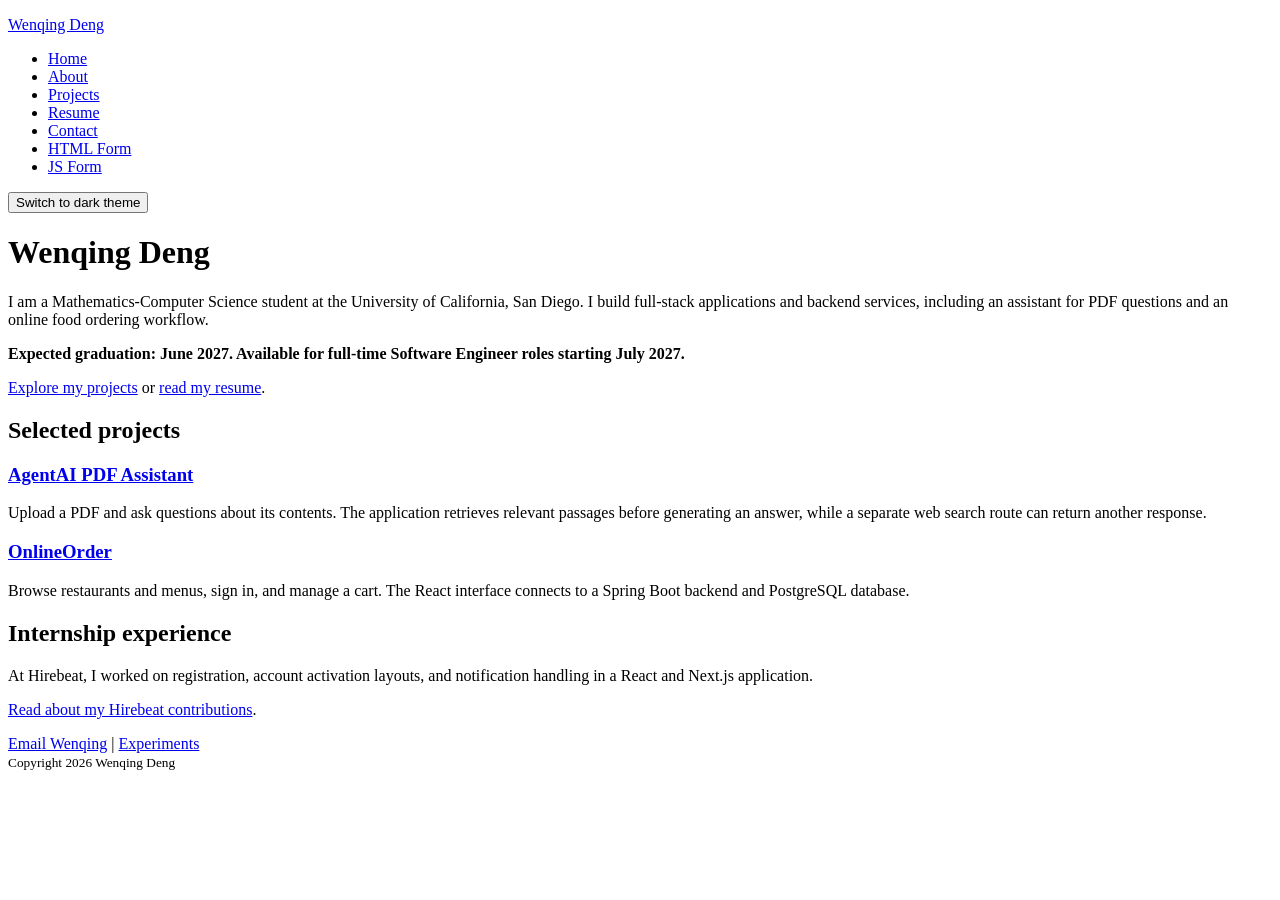
==== index.html @ 463e2ade "Complete HW4 progressive enhancement" ====
<!doctype html>
<html lang="en">
<head>
  <meta charset="utf-8">
  <meta name="viewport" content="width=device-width, initial-scale=1">
  <meta name="description" content="Home in Wenqing Deng's software engineering portfolio.">
  <title>Home | Wenqing Deng</title>
  <link rel="icon" href="assets/images/favicon.svg" type="image/svg+xml">
  <link rel="stylesheet" href="styles/main.css">
  <script src="theme.js" defer></script>
</head>
<body>
  <header>
    <p><a href="index.html"><span translate="no">Wenqing Deng</span></a></p>
    <nav aria-label="Main navigation">
      <ul>
        <li><a href="index.html" aria-current="page">Home</a></li>
        <li><a href="about.html">About</a></li>
        <li><a href="projects.html">Projects</a></li>
        <li><a href="resume.html">Resume</a></li>
        <li><a href="contact.html">Contact</a></li>
        <li><a href="form-no-js.html">HTML Form</a></li>
        <li><a href="form-with-js.html">JS Form</a></li>
      </ul>
    </nav>
    <div class="theme-controls js-only">
      <button class="theme-toggle" type="button" data-theme-toggle aria-pressed="false">Switch to dark theme</button>
    </div>
  </header>
  <main id="main-content">
<h1>Wenqing Deng</h1>
    <p>I am a Mathematics-Computer Science student at the University of California, San Diego.
    I build full-stack applications and backend services, including an assistant for PDF questions and an online food ordering workflow.</p>
    <p><strong>Expected graduation: June 2027. Available for full-time Software Engineer roles starting July 2027.</strong></p>
    <p><a href="projects.html">Explore my projects</a> or <a href="resume.html">read my resume</a>.</p>
    <section aria-labelledby="selected-work">
      <h2 id="selected-work">Selected projects</h2>
      <article>
        <h3><a href="agentai.html">AgentAI PDF Assistant</a></h3>
        <p>Upload a PDF and ask questions about its contents. The application retrieves relevant passages before generating an answer,
        while a separate web search route can return another response.</p>
      </article>
      <article>
        <h3><a href="onlineorder.html">OnlineOrder</a></h3>
        <p>Browse restaurants and menus, sign in, and manage a cart. The React interface connects to a Spring Boot backend and PostgreSQL database.</p>
      </article>
    </section>
    <section aria-labelledby="experience-preview">
      <h2 id="experience-preview">Internship experience</h2>
      <p>At Hirebeat, I worked on registration, account activation layouts, and notification handling in a React and Next.js application.</p>
      <p><a href="about.html#hirebeat">Read about my Hirebeat contributions</a>.</p>
    </section>
  </main>
  <footer>
    <p><a href="mailto:w2deng@ucsd.edu">Email Wenqing</a> | <a href="experiments.html">Experiments</a><br>
    <small>Copyright 2026 Wenqing Deng</small></p>
  </footer>
</body>
</html>
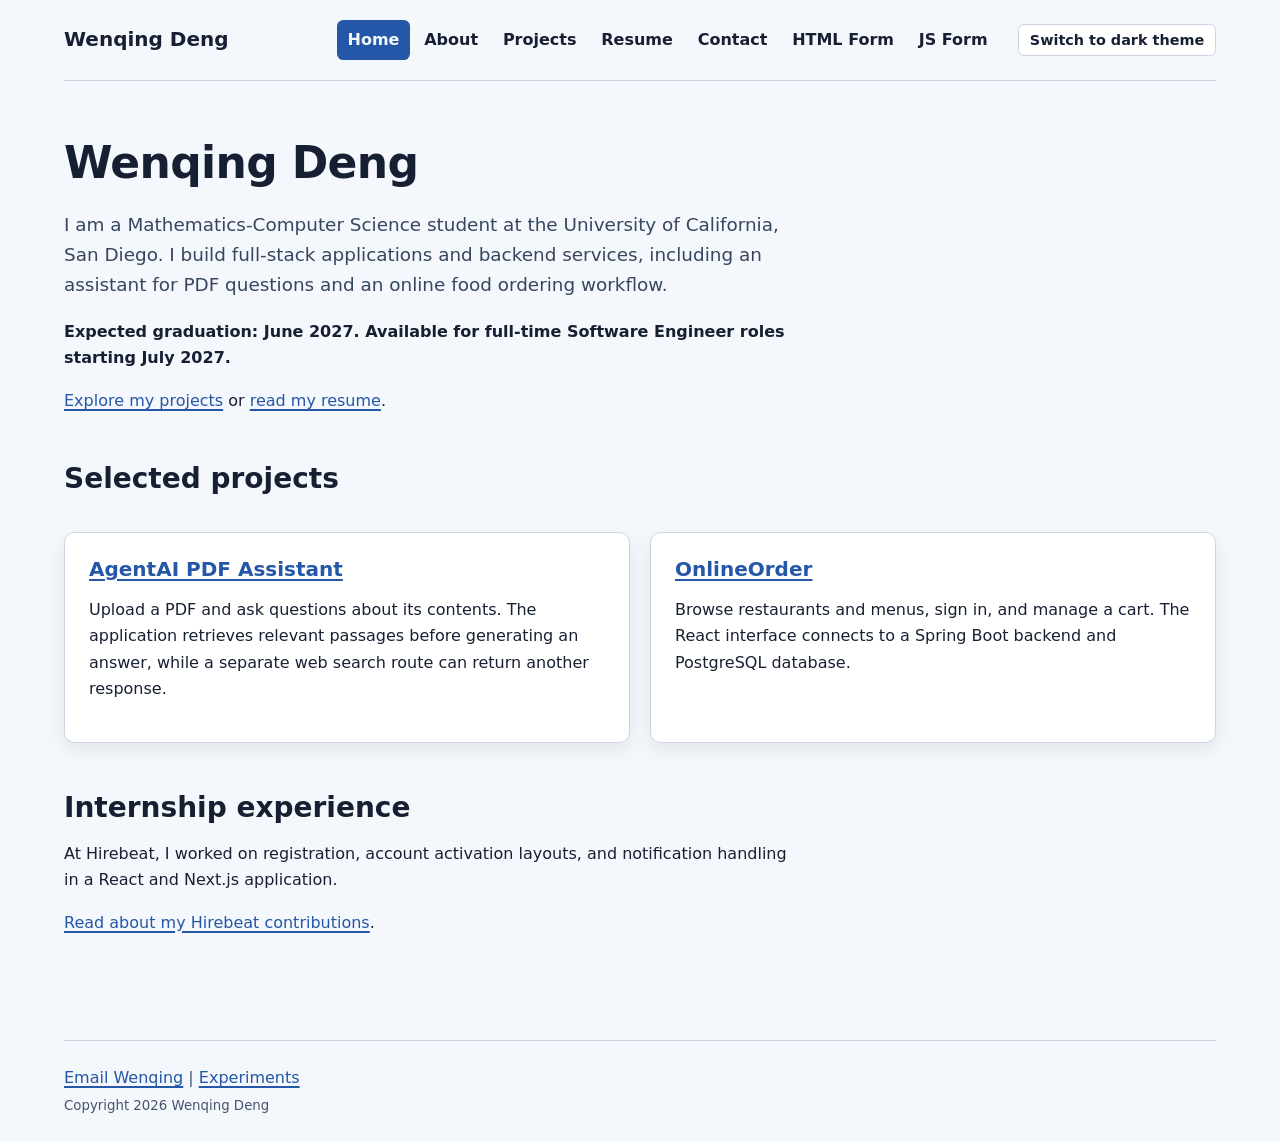
==== commit 6b37fcaf: "Flatten static assets for GitHub Pages" ====
--- a/index.html
+++ b/index.html
@@ -5,8 +5,8 @@
   <meta name="viewport" content="width=device-width, initial-scale=1">
   <meta name="description" content="Home in Wenqing Deng's software engineering portfolio.">
   <title>Home | Wenqing Deng</title>
-  <link rel="icon" href="assets/images/favicon.svg" type="image/svg+xml">
-  <link rel="stylesheet" href="styles/main.css">
+  <link rel="icon" href="favicon.svg" type="image/svg+xml">
+  <link rel="stylesheet" href="main.css">
   <script src="theme.js" defer></script>
 </head>
 <body>
--- a/main.css
+++ b/main.css
@@ -0,0 +1,561 @@
+/* Shared HW4 portfolio styles. The light theme is the readable no-JavaScript default. */
+
+:root {
+  color-scheme: light;
+  --color-text: #172033;
+  --color-muted: #46556e;
+  --color-intro: #37465f;
+  --color-background: #f4f7fb;
+  --color-surface: #ffffff;
+  --color-surface-muted: #eef3fb;
+  --color-accent: #2457a7;
+  --color-accent-dark: #173d78;
+  --color-nav-hover: #e0e9f8;
+  --color-border: #cbd5e1;
+  --color-input-border: #65758b;
+  --color-focus: #d97706;
+  --color-error: #b42318;
+  --color-error-surface: #fff1f0;
+  --color-valid: #267a3f;
+  --color-warning: #8a4b08;
+  --color-warning-surface: #fff7df;
+  --shadow-card: 0 0.45rem 1.2rem rgb(23 32 51 / 8%);
+  --font-body: Inter, ui-sans-serif, system-ui, -apple-system, BlinkMacSystemFont, "Segoe UI", sans-serif;
+  --content-width: 72rem;
+  --space-section: 3rem;
+}
+
+html[data-theme="dark"] {
+  color-scheme: dark;
+  --color-text: #edf3fc;
+  --color-muted: #becbe0;
+  --color-intro: #d5deed;
+  --color-background: #101827;
+  --color-surface: #192438;
+  --color-surface-muted: #22314a;
+  --color-accent: #8db8ff;
+  --color-accent-dark: #b9d3ff;
+  --color-nav-hover: #273958;
+  --color-border: #52627b;
+  --color-input-border: #8090aa;
+  --color-focus: #ffbd5c;
+  --color-error: #ffaaa2;
+  --color-error-surface: #421f25;
+  --color-valid: #7edb99;
+  --color-warning: #ffd089;
+  --color-warning-surface: #3c301d;
+  --shadow-card: 0 0.45rem 1.2rem rgb(0 0 0 / 28%);
+}
+
+* {
+  box-sizing: border-box;
+}
+
+html {
+  background-color: var(--color-background);
+}
+
+body {
+  min-height: 100vh;
+  margin: 0;
+  background-color: var(--color-background);
+  color: var(--color-text);
+  font-family: var(--font-body);
+  font-size: 1rem;
+  line-height: 1.65;
+}
+
+header,
+main,
+body > footer {
+  width: min(100% - 3rem, var(--content-width));
+  margin-inline: auto;
+}
+
+header {
+  display: flex;
+  align-items: center;
+  gap: 1.25rem;
+  padding-block: 1.25rem;
+  border-bottom: 0.1rem solid var(--color-border);
+}
+
+header > p {
+  flex: 0 0 auto;
+  margin: 0;
+  font-size: 1.25rem;
+  font-weight: 800;
+}
+
+header > p a {
+  color: var(--color-text);
+  text-decoration: none;
+}
+
+nav {
+  min-width: 0;
+  margin-left: auto;
+}
+
+nav > ul {
+  display: flex;
+  flex-wrap: wrap;
+  justify-content: flex-end;
+  gap: 0.25rem;
+  margin: 0;
+  padding: 0;
+  list-style: none;
+}
+
+nav a {
+  display: block;
+  padding: 0.42em 0.65em;
+  border-radius: 0.4rem;
+  color: var(--color-text);
+  font-weight: 650;
+  text-decoration: none;
+}
+
+nav a:hover {
+  background-color: var(--color-nav-hover);
+  color: var(--color-accent-dark);
+}
+
+nav a[aria-current="page"] {
+  background-color: var(--color-accent);
+  color: var(--color-background);
+}
+
+nav a[aria-current="page"]:hover {
+  background-color: var(--color-accent-dark);
+  color: var(--color-background);
+}
+
+.js-only {
+  display: none;
+}
+
+.js-enabled .js-only {
+  display: flex;
+}
+
+.theme-controls {
+  flex: 0 0 auto;
+}
+
+.theme-toggle {
+  min-width: 8.75rem;
+  padding: 0.5em 0.75em;
+  border-color: var(--color-border);
+  background-color: var(--color-surface);
+  color: var(--color-text);
+  font-size: 0.9rem;
+}
+
+.theme-toggle:hover {
+  background-color: var(--color-nav-hover);
+}
+
+main {
+  padding-block: 3.5rem;
+}
+
+h1,
+h2,
+h3 {
+  color: var(--color-text);
+  line-height: 1.2;
+}
+
+h1 {
+  margin: 0 0 1.25rem;
+  font-size: 2.75rem;
+  letter-spacing: -0.04rem;
+}
+
+h2 {
+  margin: 0 0 1rem;
+  font-size: 1.75rem;
+}
+
+h3 {
+  margin: 1.5rem 0 0.6rem;
+  font-size: 1.25rem;
+}
+
+p,
+li,
+dd,
+dt,
+label,
+input,
+textarea,
+button {
+  font-size: 1rem;
+}
+
+p {
+  max-width: 72ch;
+}
+
+h1 + p {
+  max-width: 62ch;
+  color: var(--color-intro);
+  font-size: 1.15rem;
+}
+
+section,
+main > article,
+main > div[role="group"] {
+  margin-block: var(--space-section);
+}
+
+a {
+  color: var(--color-accent);
+  text-decoration-thickness: 0.1rem;
+  text-underline-offset: 0.18rem;
+}
+
+a:hover {
+  color: var(--color-accent-dark);
+  text-decoration-thickness: 0.16rem;
+}
+
+:where(a, button, input, textarea, select, audio, video):focus-visible {
+  outline: 0.2rem solid var(--color-focus);
+  outline-offset: 0.2rem;
+}
+
+section[aria-labelledby="selected-work"] {
+  display: grid;
+  grid-template-columns: repeat(2, minmax(0, 1fr));
+  gap: 1.25rem;
+}
+
+section[aria-labelledby="selected-work"] > h2 {
+  grid-column: 1 / -1;
+}
+
+section[aria-labelledby="selected-work"] > article,
+project-summary,
+main > div[role="group"] {
+  padding: 1.5rem;
+  border: 0.1rem solid var(--color-border);
+  border-radius: 0.65rem;
+  background-color: var(--color-surface);
+  box-shadow: var(--shadow-card);
+}
+
+section[aria-labelledby="selected-work"] article h3,
+main > article h2,
+project-summary h2,
+project-summary h3,
+main > div[role="group"] h2 {
+  margin-top: 0;
+}
+
+project-summary {
+  display: block;
+}
+
+project-summary > dialog {
+  position: static;
+  width: 100%;
+  margin: 0;
+  padding: 1rem;
+  border: 0;
+  background-color: var(--color-surface-muted);
+  color: var(--color-text);
+}
+
+figure {
+  width: fit-content;
+  max-width: 100%;
+  margin: 1.5rem 0;
+  padding: 1rem;
+  border: 0.1rem solid var(--color-border);
+  border-radius: 0.5rem;
+  background-color: var(--color-surface);
+}
+
+figcaption,
+body > footer {
+  color: var(--color-muted);
+}
+
+figcaption {
+  margin-top: 0.65rem;
+  font-size: 0.9rem;
+}
+
+img,
+picture,
+video,
+iframe,
+canvas {
+  display: block;
+  max-width: 100%;
+}
+
+img,
+video {
+  height: auto;
+}
+
+audio {
+  max-width: 100%;
+}
+
+iframe {
+  width: min(100%, 50rem);
+  min-height: 34rem;
+  border: 0.1rem solid var(--color-border);
+  background-color: var(--color-surface);
+}
+
+fieldset {
+  margin: 0;
+  padding: 1.25rem;
+  border: 0.1rem solid var(--color-border);
+  border-radius: 0.5rem;
+}
+
+input,
+textarea {
+  max-width: 100%;
+  padding: 0.7em 0.8em;
+  border: 0.12rem solid var(--color-input-border);
+  border-radius: 0.35rem;
+  background-color: var(--color-surface);
+  color: var(--color-text);
+  font-family: inherit;
+}
+
+textarea {
+  width: min(100%, 36rem);
+}
+
+button {
+  padding: 0.65em 1.1em;
+  border: 0.12rem solid var(--color-accent-dark);
+  border-radius: 0.4rem;
+  background-color: var(--color-accent);
+  color: var(--color-background);
+  font-family: inherit;
+  font-weight: 700;
+}
+
+button:not(:disabled) {
+  cursor: pointer;
+}
+
+/* Contact forms */
+.contact-form {
+  width: min(100%, 48rem);
+  margin-top: 2rem;
+  padding: clamp(1.25rem, 4vw, 2rem);
+  border: 0.1rem solid var(--color-border);
+  border-radius: 0.7rem;
+  background-color: var(--color-surface);
+  box-shadow: var(--shadow-card);
+}
+
+.form-intro {
+  margin-top: 0;
+}
+
+.form-field {
+  display: grid;
+  gap: 0.45rem;
+  margin-block: 1.35rem;
+}
+
+.form-field label {
+  font-weight: 750;
+}
+
+.form-field input,
+.form-field textarea {
+  width: 100%;
+}
+
+.field-instructions {
+  margin: 0;
+  color: var(--color-muted);
+  font-size: 0.92rem;
+}
+
+.required-marker,
+.required-note {
+  font-weight: 700;
+}
+
+.required-marker {
+  color: var(--color-error);
+}
+
+.contact-form :required {
+  border-inline-start-width: 0.32rem;
+}
+
+.contact-form :user-invalid,
+.contact-form .field-invalid {
+  border-color: var(--color-error);
+  box-shadow: 0 0 0 0.12rem var(--color-error);
+}
+
+.contact-form :user-valid:not(:focus),
+.contact-form .field-valid:not(:focus) {
+  border-color: var(--color-valid);
+}
+
+.form-feedback {
+  margin-block: 1.25rem;
+  padding: 1rem;
+  border: 0.1rem solid var(--color-border);
+  border-radius: 0.45rem;
+}
+
+.form-feedback h2 {
+  margin: 0 0 0.65rem;
+  font-size: 1.1rem;
+}
+
+.form-feedback p {
+  margin: 0.35rem 0;
+}
+
+.error-area {
+  border-color: var(--color-error);
+  background-color: var(--color-error-surface);
+}
+
+.field-error {
+  color: var(--color-error);
+  font-weight: 650;
+}
+
+.information-area {
+  background-color: var(--color-surface-muted);
+}
+
+.information-area.warning {
+  border-color: var(--color-warning);
+  background-color: var(--color-warning-surface);
+  color: var(--color-warning);
+  font-weight: 700;
+}
+
+.form-actions {
+  margin: 1.5rem 0 0;
+}
+
+.form-alternative {
+  margin-top: 1.5rem;
+}
+
+[hidden] {
+  display: none !important;
+}
+
+.visually-hidden {
+  position: absolute;
+  width: 1px;
+  height: 1px;
+  padding: 0;
+  margin: -1px;
+  overflow: hidden;
+  clip: rect(0, 0, 0, 0);
+  white-space: nowrap;
+  border: 0;
+}
+
+body > footer {
+  padding-block: 1.5rem;
+  border-top: 0.1rem solid var(--color-border);
+}
+
+body > footer p {
+  margin: 0;
+}
+
+/* Same-document View Transition API animation for theme changes. */
+::view-transition-old(root),
+::view-transition-new(root) {
+  animation-duration: 350ms;
+}
+
+@media (prefers-reduced-motion: reduce) {
+  ::view-transition-old(root),
+  ::view-transition-new(root) {
+    animation-duration: 0.01ms;
+  }
+}
+
+@media (max-width: 56rem) {
+  header {
+    align-items: flex-start;
+    flex-wrap: wrap;
+  }
+
+  nav {
+    order: 3;
+    width: 100%;
+    margin-left: 0;
+  }
+
+  nav > ul {
+    justify-content: flex-start;
+  }
+
+  .theme-controls {
+    margin-left: auto;
+  }
+}
+
+@media (max-width: 40rem) {
+  header,
+  main,
+  body > footer {
+    width: min(100% - 2rem, var(--content-width));
+  }
+
+  header {
+    gap: 0.75rem;
+  }
+
+  nav a {
+    padding: 0.5em 0.65em;
+  }
+
+  main {
+    padding-block: 2.25rem;
+  }
+
+  h1 {
+    font-size: 2.15rem;
+  }
+
+  h2 {
+    font-size: 1.5rem;
+  }
+
+  section[aria-labelledby="selected-work"] {
+    grid-template-columns: 1fr;
+  }
+
+  iframe {
+    min-height: 28rem;
+  }
+}
+
+@media (max-width: 28rem) {
+  .theme-controls {
+    width: 100%;
+    margin-left: 0;
+  }
+
+  .theme-toggle {
+    width: 100%;
+  }
+}
